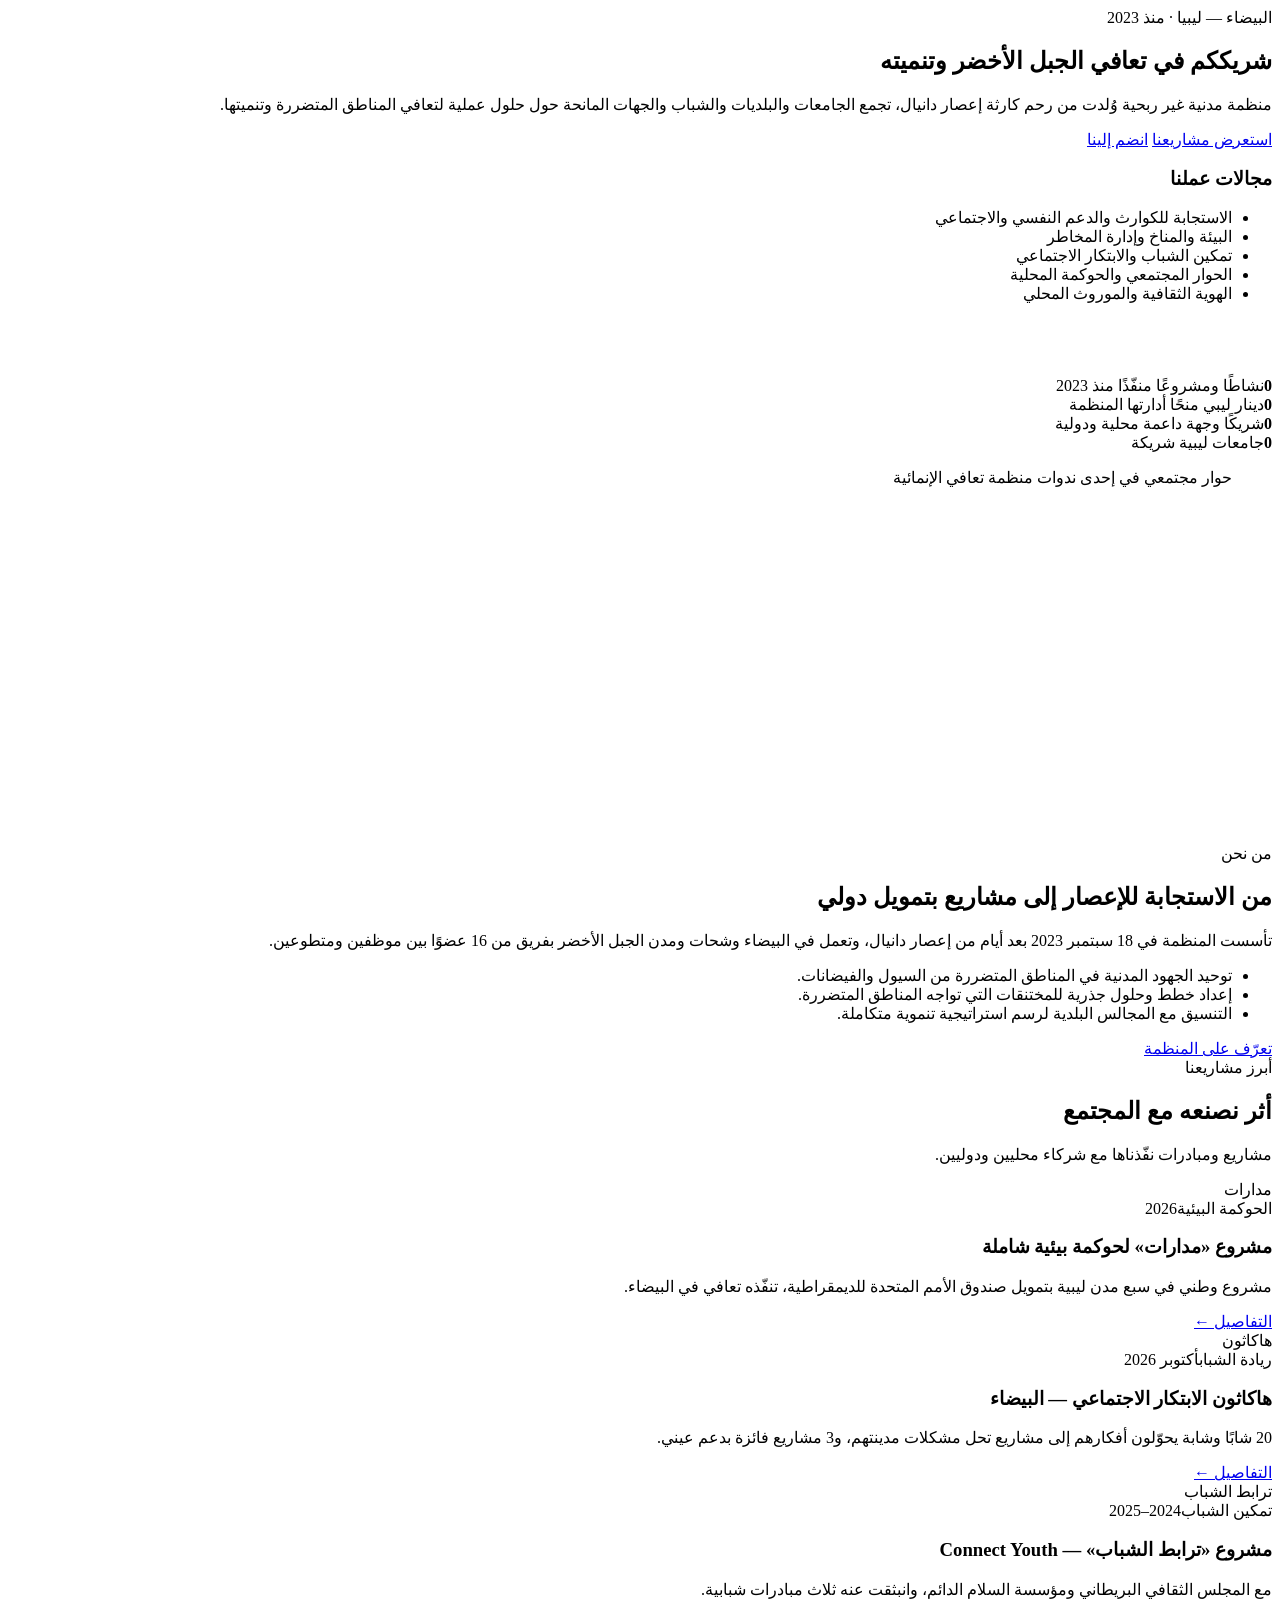
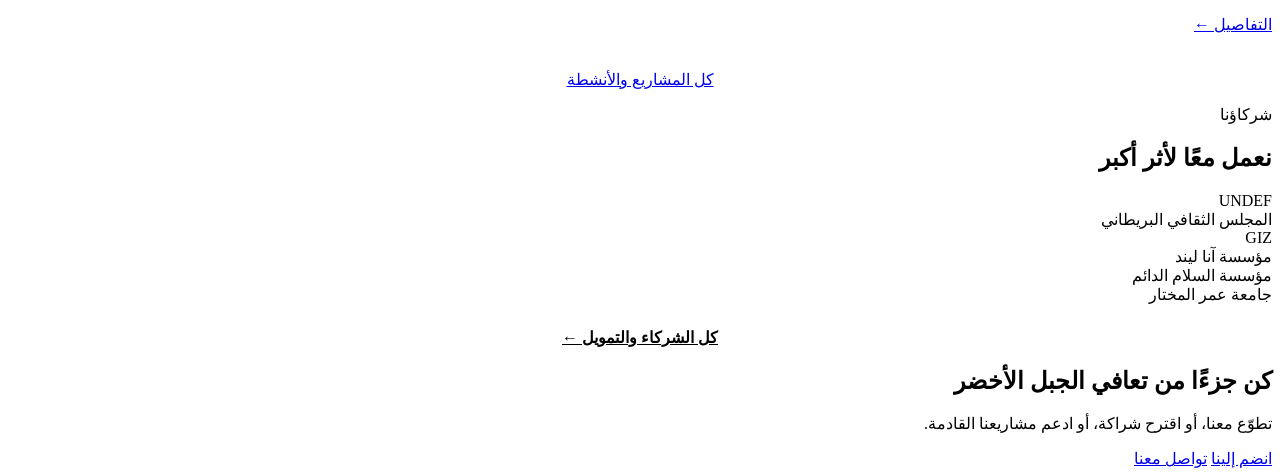
==== index.html @ 51d1bc3b "Add files via upload" ====
<!DOCTYPE html>
<html lang="ar" dir="rtl">
<head>
  <meta charset="UTF-8">
  <meta name="viewport" content="width=device-width, initial-scale=1.0">
  <title>منظمة تعافي الإنمائية | التعافي والتنمية المجتمعية في الجبل الأخضر</title>
  <meta name="description" content="منظمة تعافي الإنمائية: منظمة مدنية غير ربحية في البيضاء، ليبيا، تعمل في التوعية والتنمية وتعافي مناطق الجبل الأخضر منذ إعصار دانيال 2023.">
  <link rel="preconnect" href="https://fonts.googleapis.com">
  <link href="https://fonts.googleapis.com/css2?family=Tajawal:wght@400;500;700;800&display=swap" rel="stylesheet">
  <link rel="stylesheet" href="assets/css/style.css">
</head>
<body>
<div id="site-header"></div>

<main>
  <section class="hero hero--photo">
    <div class="container">
      <div class="reveal">
        <span class="eyebrow">البيضاء — ليبيا · منذ 2023</span>
        <h1>شريككم في <span>تعافي</span> الجبل الأخضر وتنميته</h1>
        <p>منظمة مدنية غير ربحية وُلدت من رحم كارثة إعصار دانيال، تجمع الجامعات والبلديات والشباب والجهات المانحة حول حلول عملية لتعافي المناطق المتضررة وتنميتها.</p>
        <div class="hero__actions">
          <a href="projects.html" class="btn btn--accent">استعرض مشاريعنا</a>
          <a href="contact.html#join" class="btn btn--ghost">انضم إلينا</a>
        </div>
      </div>
      <div class="hero__art reveal">
        <div class="hero__card">
          <h3>مجالات عملنا</h3>
          <ul>
            <li>الاستجابة للكوارث والدعم النفسي والاجتماعي</li>
            <li>البيئة والمناخ وإدارة المخاطر</li>
            <li>تمكين الشباب والابتكار الاجتماعي</li>
            <li>الحوار المجتمعي والحوكمة المحلية</li>
            <li>الهوية الثقافية والموروث المحلي</li>
          </ul>
        </div>
      </div>
    </div>
    <svg class="hero__wave" viewBox="0 0 1440 60" preserveAspectRatio="none" aria-hidden="true"><path d="M0 60V30Q360 0 720 30T1440 30V60z" fill="#fff"/></svg>
  </section>

  <section class="stats">
    <div class="container">
      <div class="stats__grid">
        <div class="stat"><b data-count="15">0</b><span>نشاطًا ومشروعًا منفّذًا منذ 2023</span></div>
        <div class="stat"><b data-count="89000">0</b><span>دينار ليبي منحًا أدارتها المنظمة</span></div>
        <div class="stat"><b data-count="15">0</b><span>شريكًا وجهة داعمة محلية ودولية</span></div>
        <div class="stat"><b data-count="5">0</b><span>جامعات ليبية شريكة</span></div>
      </div>
    </div>
  </section>

  <section class="section">
    <div class="container split">
      <figure class="photo reveal" style="min-height:360px;background-image:url(assets/img/about.jpg)">
        <figcaption>حوار مجتمعي في إحدى ندوات منظمة تعافي الإنمائية</figcaption>
      </figure>
      <div class="reveal">
        <span class="eyebrow">من نحن</span>
        <h2>من الاستجابة للإعصار إلى مشاريع بتمويل دولي</h2>
        <p class="lead">تأسست المنظمة في 18 سبتمبر 2023 بعد أيام من إعصار دانيال، وتعمل في البيضاء وشحات ومدن الجبل الأخضر بفريق من 16 عضوًا بين موظفين ومتطوعين.</p>
        <ul class="checklist">
          <li>توحيد الجهود المدنية في المناطق المتضررة من السيول والفيضانات.</li>
          <li>إعداد خطط وحلول جذرية للمختنقات التي تواجه المناطق المتضررة.</li>
          <li>التنسيق مع المجالس البلدية لرسم استراتيجية تنموية متكاملة.</li>
        </ul>
        <a href="about.html" class="btn btn--outline">تعرّف على المنظمة</a>
      </div>
    </div>
  </section>

  <section class="section section--soft">
    <div class="container">
      <div class="section__head reveal">
        <span class="eyebrow">أبرز مشاريعنا</span>
        <h2>أثر نصنعه مع المجتمع</h2>
        <p class="lead">مشاريع ومبادرات نفّذناها مع شركاء محليين ودوليين.</p>
      </div>
      <div class="grid grid--3">
        <article class="card post reveal">
          <div class="post__thumb t1" style="background-image:url(assets/img/madarat.jpg);background-size:cover">مدارات</div>
          <div class="post__body">
            <div class="post__meta"><span class="tag">الحوكمة البيئية</span><span>2026</span></div>
            <h3>مشروع «مدارات» لحوكمة بيئية شاملة</h3>
            <p>مشروع وطني في سبع مدن ليبية بتمويل صندوق الأمم المتحدة للديمقراطية، تنفّذه تعافي في البيضاء.</p>
            <a href="projects.html#madarat" class="more">التفاصيل ←</a>
          </div>
        </article>
        <article class="card post reveal">
          <div class="post__thumb t2" style="background-image:url(assets/img/hackathon.jpg);background-size:cover">هاكاثون</div>
          <div class="post__body">
            <div class="post__meta"><span class="tag">ريادة الشباب</span><span>أكتوبر 2026</span></div>
            <h3>هاكاثون الابتكار الاجتماعي — البيضاء</h3>
            <p>20 شابًا وشابة يحوّلون أفكارهم إلى مشاريع تحل مشكلات مدينتهم، و3 مشاريع فائزة بدعم عيني.</p>
            <a href="projects.html#hackathon" class="more">التفاصيل ←</a>
          </div>
        </article>
        <article class="card post reveal">
          <div class="post__thumb t3" style="background-image:url(assets/img/connect-youth.jpg);background-size:cover">ترابط الشباب</div>
          <div class="post__body">
            <div class="post__meta"><span class="tag">تمكين الشباب</span><span>2024–2025</span></div>
            <h3>مشروع «ترابط الشباب» — Connect Youth</h3>
            <p>مع المجلس الثقافي البريطاني ومؤسسة السلام الدائم، وانبثقت عنه ثلاث مبادرات شبابية.</p>
            <a href="projects.html#connect-youth" class="more">التفاصيل ←</a>
          </div>
        </article>
      </div>
      <p style="text-align:center;margin-top:36px"><a href="projects.html" class="btn btn--outline">كل المشاريع والأنشطة</a></p>
    </div>
  </section>

  <section class="section">
    <div class="container">
      <div class="section__head reveal">
        <span class="eyebrow">شركاؤنا</span>
        <h2>نعمل معًا لأثر أكبر</h2>
      </div>
      <div class="partners reveal">
        <div class="partner">UNDEF</div>
        <div class="partner">المجلس الثقافي البريطاني</div>
        <div class="partner">GIZ</div>
        <div class="partner">مؤسسة آنا ليند</div>
        <div class="partner">مؤسسة السلام الدائم</div>
        <div class="partner">جامعة عمر المختار</div>
      </div>
      <p style="text-align:center;margin-top:24px"><a href="partners.html" class="more" style="color:var(--green-700);font-weight:700">كل الشركاء والتمويل ←</a></p>
    </div>
  </section>

  <section class="section" style="padding-top:0">
    <div class="container">
      <div class="cta reveal">
        <div>
          <h2>كن جزءًا من تعافي الجبل الأخضر</h2>
          <p>تطوّع معنا، أو اقترح شراكة، أو ادعم مشاريعنا القادمة.</p>
        </div>
        <div class="hero__actions">
          <a href="contact.html#join" class="btn btn--accent">انضم إلينا</a>
          <a href="contact.html" class="btn btn--ghost">تواصل معنا</a>
        </div>
      </div>
    </div>
  </section>
</main>

<div id="site-footer"></div>
<script src="assets/js/layout.js"></script>
<script src="assets/js/main.js"></script>
</body>
</html>
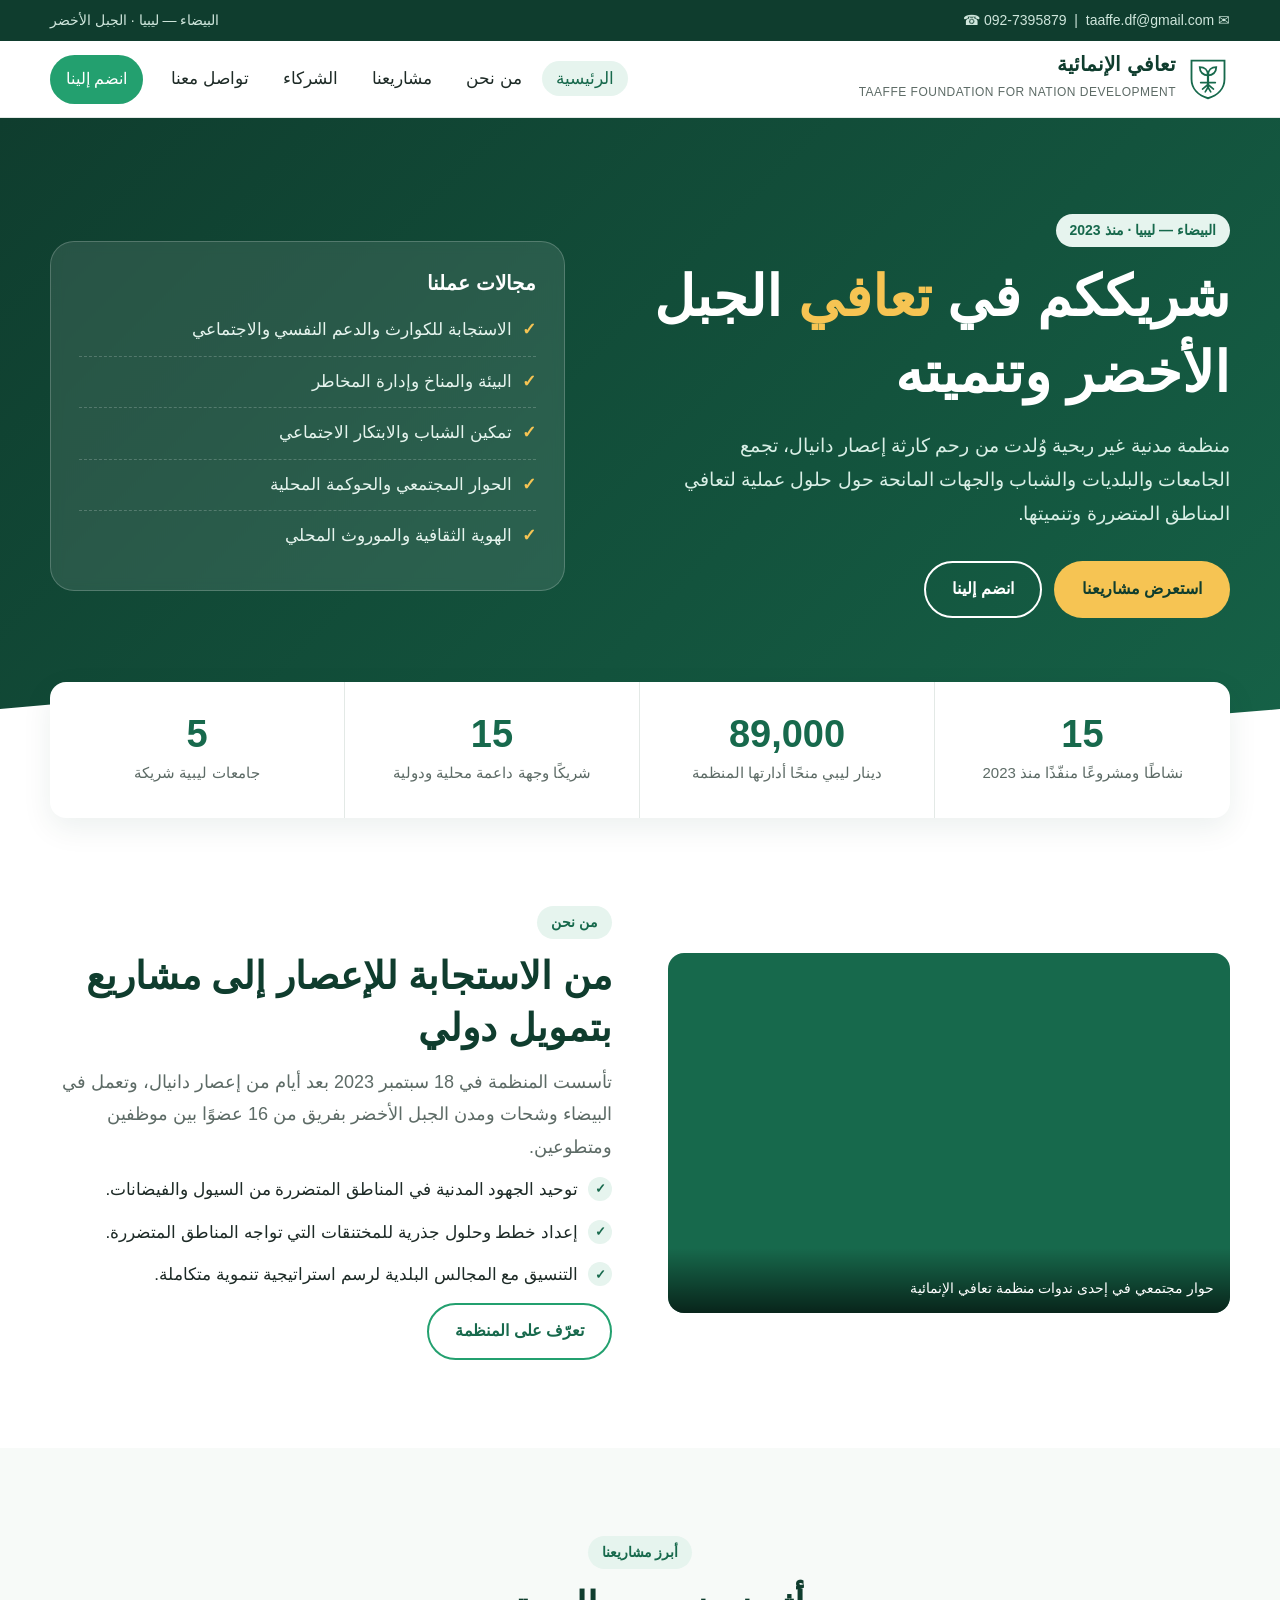
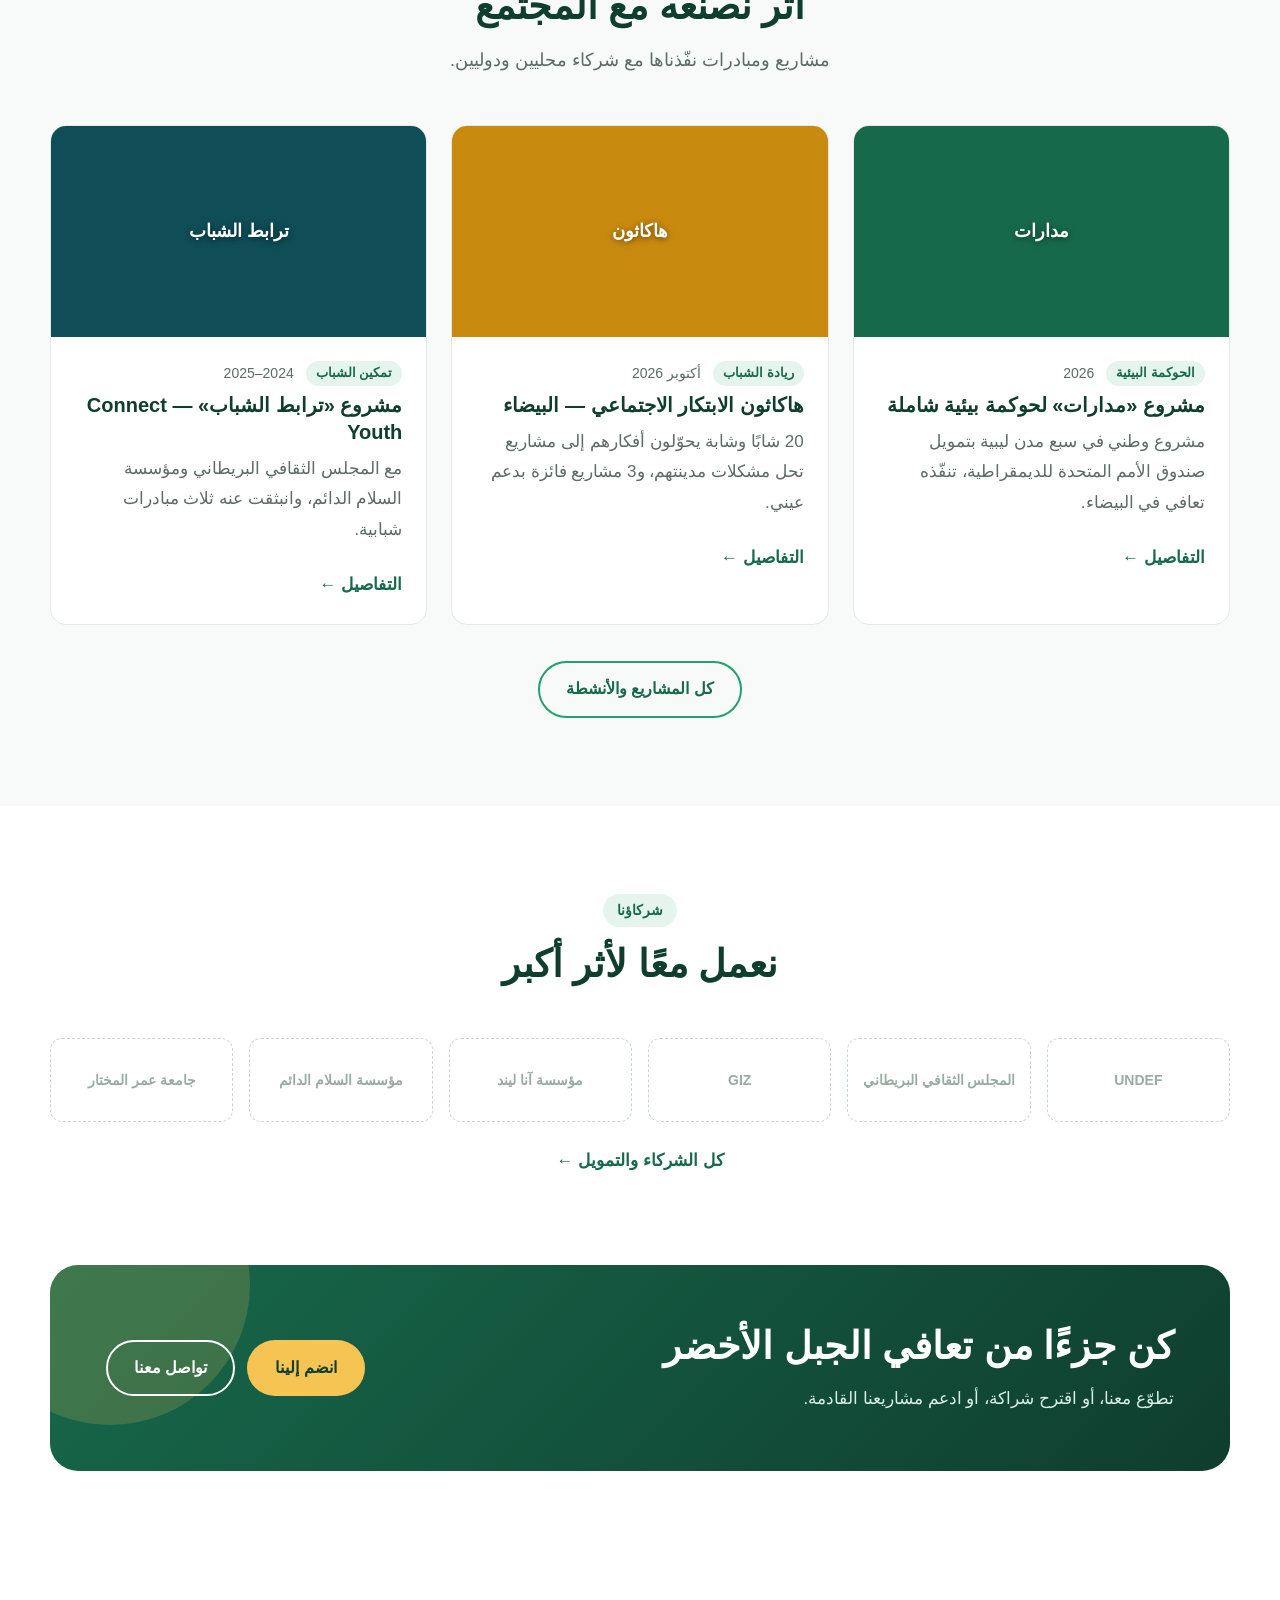
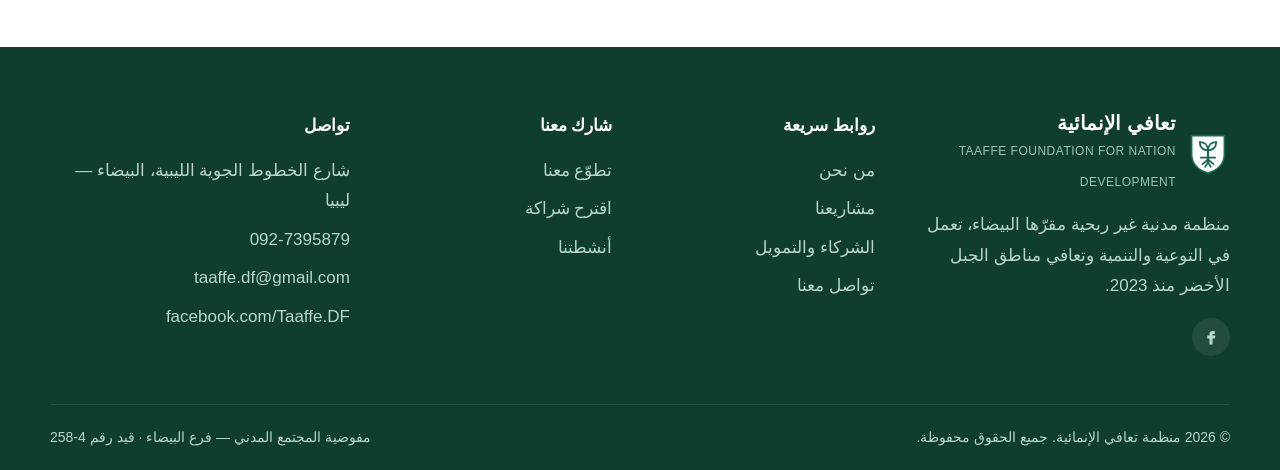
==== commit 0d779076: "Add files via upload" ====
--- a/index.html
+++ b/index.html
@@ -7,7 +7,7 @@
   <meta name="description" content="منظمة تعافي الإنمائية: منظمة مدنية غير ربحية في البيضاء، ليبيا، تعمل في التوعية والتنمية وتعافي مناطق الجبل الأخضر منذ إعصار دانيال 2023.">
   <link rel="preconnect" href="https://fonts.googleapis.com">
   <link href="https://fonts.googleapis.com/css2?family=Tajawal:wght@400;500;700;800&display=swap" rel="stylesheet">
-  <link rel="stylesheet" href="assets/css/style.css">
+  <link rel="stylesheet" href="style.css">
 </head>
 <body>
 <div id="site-header"></div>
@@ -53,7 +53,7 @@
 
   <section class="section">
     <div class="container split">
-      <figure class="photo reveal" style="min-height:360px;background-image:url(assets/img/about.jpg)">
+      <figure class="photo reveal" style="min-height:360px;background-image:url(about.jpg)">
         <figcaption>حوار مجتمعي في إحدى ندوات منظمة تعافي الإنمائية</figcaption>
       </figure>
       <div class="reveal">
@@ -79,7 +79,7 @@
       </div>
       <div class="grid grid--3">
         <article class="card post reveal">
-          <div class="post__thumb t1" style="background-image:url(assets/img/madarat.jpg);background-size:cover">مدارات</div>
+          <div class="post__thumb t1" style="background-image:url(madarat.jpg);background-size:cover">مدارات</div>
           <div class="post__body">
             <div class="post__meta"><span class="tag">الحوكمة البيئية</span><span>2026</span></div>
             <h3>مشروع «مدارات» لحوكمة بيئية شاملة</h3>
@@ -88,7 +88,7 @@
           </div>
         </article>
         <article class="card post reveal">
-          <div class="post__thumb t2" style="background-image:url(assets/img/hackathon.jpg);background-size:cover">هاكاثون</div>
+          <div class="post__thumb t2" style="background-image:url(hackathon.jpg);background-size:cover">هاكاثون</div>
           <div class="post__body">
             <div class="post__meta"><span class="tag">ريادة الشباب</span><span>أكتوبر 2026</span></div>
             <h3>هاكاثون الابتكار الاجتماعي — البيضاء</h3>
@@ -97,7 +97,7 @@
           </div>
         </article>
         <article class="card post reveal">
-          <div class="post__thumb t3" style="background-image:url(assets/img/connect-youth.jpg);background-size:cover">ترابط الشباب</div>
+          <div class="post__thumb t3" style="background-image:url(connect-youth.jpg);background-size:cover">ترابط الشباب</div>
           <div class="post__body">
             <div class="post__meta"><span class="tag">تمكين الشباب</span><span>2024–2025</span></div>
             <h3>مشروع «ترابط الشباب» — Connect Youth</h3>
@@ -145,7 +145,7 @@
 </main>
 
 <div id="site-footer"></div>
-<script src="assets/js/layout.js"></script>
-<script src="assets/js/main.js"></script>
+<script src="layout.js"></script>
+<script src="main.js"></script>
 </body>
 </html>
--- a/style.css
+++ b/style.css
@@ -0,0 +1,356 @@
+/* ===== منظمة تعافي الإنمائية — الأنماط العامة ===== */
+:root {
+  --green-900: #0f3d2e;
+  --green-700: #17694c;
+  --green-500: #23a06f;
+  --green-100: #e6f4ee;
+  --sand: #f6c453;
+  --sand-100: #fdf5e1;
+  --ink: #1d2a26;
+  --muted: #5d6b66;
+  --line: #e3e9e6;
+  --bg: #ffffff;
+  --bg-soft: #f7faf8;
+  --radius: 16px;
+  --shadow: 0 10px 30px rgba(15, 61, 46, .08);
+  --max: 1180px;
+}
+
+* { box-sizing: border-box; margin: 0; padding: 0; }
+html { scroll-behavior: smooth; }
+body {
+  font-family: "Tajawal", "Segoe UI", Tahoma, sans-serif;
+  color: var(--ink);
+  background: var(--bg);
+  line-height: 1.8;
+  font-size: 17px;
+}
+img { max-width: 100%; display: block; }
+a { color: inherit; text-decoration: none; }
+ul { list-style: none; }
+
+.container { width: min(var(--max), 100% - 32px); margin-inline: auto; }
+.section { padding: 88px 0; }
+.section--soft { background: var(--bg-soft); }
+.section__head { text-align: center; max-width: 680px; margin: 0 auto 48px; }
+.eyebrow {
+  display: inline-block; color: var(--green-700); background: var(--green-100);
+  padding: 4px 14px; border-radius: 99px; font-weight: 700; font-size: 14px; margin-bottom: 12px;
+}
+h1, h2, h3 { line-height: 1.35; color: var(--green-900); }
+h2 { font-size: clamp(26px, 3.4vw, 38px); margin-bottom: 12px; }
+h3 { font-size: 20px; margin-bottom: 8px; }
+.lead { color: var(--muted); font-size: 18px; }
+
+/* ===== الأزرار ===== */
+.btn {
+  display: inline-flex; align-items: center; gap: 8px; font-family: inherit;
+  padding: 12px 26px; border-radius: 99px; font-weight: 700; font-size: 16px;
+  border: 2px solid transparent; cursor: pointer; transition: .2s ease;
+}
+.btn--primary { background: var(--green-500); color: #fff; }
+.btn--primary:hover { background: var(--green-700); }
+.btn--accent { background: var(--sand); color: var(--green-900); }
+.btn--accent:hover { filter: brightness(.95); }
+.btn--ghost { border-color: currentColor; color: #fff; }
+.btn--ghost:hover { background: rgba(255,255,255,.12); }
+.btn--outline { border-color: var(--green-500); color: var(--green-700); }
+.btn--outline:hover { background: var(--green-100); }
+
+/* ===== الترويسة ===== */
+.topbar { background: var(--green-900); color: #cfe6dc; font-size: 14px; }
+.topbar .container { display: flex; justify-content: space-between; gap: 16px; padding: 8px 0; flex-wrap: wrap; }
+.topbar a:hover { color: #fff; }
+
+.header {
+  position: sticky; top: 0; z-index: 50; background: rgba(255,255,255,.96);
+  backdrop-filter: blur(8px); border-bottom: 1px solid var(--line);
+}
+.header .container { display: flex; align-items: center; justify-content: space-between; height: 76px; gap: 16px; }
+.brand { display: flex; align-items: center; gap: 10px; }
+.brand svg { width: 44px; height: 44px; flex: none; }
+.brand strong { display: block; font-size: 20px; color: var(--green-900); line-height: 1.2; }
+.brand small { color: var(--muted); font-size: 12px; letter-spacing: .5px; }
+
+.nav ul { display: flex; gap: 6px; align-items: center; }
+.nav a { padding: 8px 14px; border-radius: 99px; font-weight: 500; color: var(--ink); }
+.nav a:hover, .nav a.active { background: var(--green-100); color: var(--green-700); }
+.nav .btn { color: #fff; margin-inline-start: 8px; }
+.nav .btn:hover { background: var(--green-700); color: #fff; }
+
+.menu-toggle { display: none; background: none; border: 0; cursor: pointer; padding: 8px; }
+.menu-toggle span { display: block; width: 26px; height: 3px; background: var(--green-900); margin: 5px 0; border-radius: 3px; transition: .2s; }
+
+/* ===== الواجهة الرئيسية ===== */
+.hero {
+  position: relative; color: #fff; overflow: hidden;
+  background:
+    radial-gradient(circle at 15% 20%, rgba(246,196,83,.25), transparent 40%),
+    linear-gradient(135deg, var(--green-900), var(--green-700) 60%, var(--green-500));
+}
+.hero .container { display: grid; grid-template-columns: 1.2fr 1fr; gap: 48px; align-items: center; padding: 96px 0 120px; }
+.hero h1 { color: #fff; font-size: clamp(32px, 5vw, 56px); margin-bottom: 18px; }
+.hero h1 span { color: var(--sand); }
+.hero p { font-size: 19px; color: #d9efe6; max-width: 560px; margin-bottom: 30px; }
+.hero__actions { display: flex; gap: 12px; flex-wrap: wrap; }
+.hero__art { position: relative; }
+.hero__card {
+  background: rgba(255,255,255,.1); border: 1px solid rgba(255,255,255,.2);
+  border-radius: 24px; padding: 28px; backdrop-filter: blur(6px);
+}
+.hero__card h3 { color: #fff; }
+.hero__card ul li { display: flex; gap: 10px; padding: 10px 0; border-bottom: 1px dashed rgba(255,255,255,.2); color: #e6f4ee; }
+.hero__card ul li:last-child { border: 0; }
+.hero__card ul li::before { content: "✓"; color: var(--sand); font-weight: 900; }
+.hero__wave { position: absolute; bottom: -1px; inset-inline: 0; height: 60px; width: 100%; }
+
+.page-hero {
+  background: linear-gradient(135deg, var(--green-900), var(--green-700));
+  color: #fff; padding: 72px 0; text-align: center;
+}
+.page-hero h1 { color: #fff; font-size: clamp(30px, 4.5vw, 48px); }
+.page-hero p { color: #d9efe6; max-width: 640px; margin: 8px auto 0; }
+.breadcrumb { font-size: 14px; color: #a9d4c3; margin-bottom: 8px; }
+.breadcrumb a:hover { color: #fff; }
+
+/* ===== الإحصائيات ===== */
+.stats { margin-top: -56px; position: relative; z-index: 2; }
+.stats__grid {
+  display: grid; grid-template-columns: repeat(4, 1fr); background: #fff;
+  border-radius: var(--radius); box-shadow: var(--shadow); overflow: hidden;
+}
+.stat { padding: 30px 20px; text-align: center; border-inline-start: 1px solid var(--line); }
+.stat:first-child { border: 0; }
+.stat b { display: block; font-size: 38px; color: var(--green-700); line-height: 1.2; }
+.stat span { color: var(--muted); font-size: 15px; }
+.note { text-align: center; color: var(--muted); font-size: 13px; margin-top: 10px; }
+
+/* ===== البطاقات والشبكات ===== */
+.grid { display: grid; gap: 24px; }
+.grid--2 { grid-template-columns: repeat(2, 1fr); }
+.grid--3 { grid-template-columns: repeat(3, 1fr); }
+.grid--4 { grid-template-columns: repeat(4, 1fr); }
+
+.card {
+  background: #fff; border: 1px solid var(--line); border-radius: var(--radius);
+  padding: 28px; transition: .25s ease;
+}
+.card:hover { transform: translateY(-4px); box-shadow: var(--shadow); border-color: transparent; }
+.card p { color: var(--muted); }
+.icon {
+  width: 56px; height: 56px; border-radius: 14px; display: grid; place-items: center;
+  background: var(--green-100); color: var(--green-700); margin-bottom: 18px;
+}
+.icon svg { width: 28px; height: 28px; }
+.card--sand .icon { background: var(--sand-100); color: #b07d0b; }
+.card a.more { display: inline-block; margin-top: 12px; color: var(--green-700); font-weight: 700; }
+.card a.more:hover { text-decoration: underline; }
+
+/* ===== من نحن (مختصر) ===== */
+.split { display: grid; grid-template-columns: 1fr 1fr; gap: 56px; align-items: center; }
+.visual {
+  aspect-ratio: 4/3; border-radius: 24px; position: relative; overflow: hidden;
+  background:
+    radial-gradient(circle at 70% 30%, var(--sand) 0 18%, transparent 19%),
+    linear-gradient(160deg, var(--green-500), var(--green-900));
+  display: grid; place-items: center; color: rgba(255,255,255,.9);
+}
+.visual svg { width: 45%; height: auto; }
+.visual__badge {
+  position: absolute; bottom: 20px; inset-inline-start: 20px; background: #fff; color: var(--green-900);
+  padding: 12px 18px; border-radius: 14px; font-weight: 700; box-shadow: var(--shadow); font-size: 15px;
+}
+.checklist li { position: relative; padding-inline-start: 34px; margin: 12px 0; }
+.checklist li::before {
+  content: "✓"; position: absolute; inset-inline-start: 0; top: 2px; width: 24px; height: 24px;
+  border-radius: 50%; background: var(--green-100); color: var(--green-700);
+  display: grid; place-items: center; font-size: 13px; font-weight: 900;
+}
+
+/* ===== القيم والخط الزمني ===== */
+.value { text-align: center; }
+.value .icon { margin-inline: auto; }
+.timeline { position: relative; max-width: 760px; margin: 0 auto; }
+.timeline::before { content: ""; position: absolute; inset-block: 0; inset-inline-start: 11px; width: 2px; background: var(--line); }
+.timeline__item { position: relative; padding-inline-start: 44px; margin-bottom: 32px; }
+.timeline__item::before {
+  content: ""; position: absolute; inset-inline-start: 4px; top: 8px; width: 16px; height: 16px;
+  border-radius: 50%; background: var(--green-500); box-shadow: 0 0 0 5px var(--green-100);
+}
+.timeline__item b { color: var(--green-700); }
+
+/* ===== الأخبار ===== */
+.post { padding: 0; overflow: hidden; display: flex; flex-direction: column; }
+.post__thumb { aspect-ratio: 16/9; display: grid; place-items: center; color: #fff; font-weight: 700; font-size: 18px; }
+.post__thumb { background-position: center; text-shadow: 0 1px 6px rgba(0,0,0,.5); }
+.post__thumb.t1 { background-color: var(--green-700); }
+.post__thumb.t2 { background-color: #c98a10; }
+.post__thumb.t3 { background-color: #0f4d57; }
+.post__body { padding: 24px; flex: 1; display: flex; flex-direction: column; }
+.post__meta { font-size: 14px; color: var(--muted); margin-bottom: 6px; display: flex; gap: 12px; }
+.tag { background: var(--green-100); color: var(--green-700); padding: 0 10px; border-radius: 99px; font-size: 13px; font-weight: 700; }
+.post__body .more { margin-top: auto; padding-top: 12px; }
+
+.filters { display: flex; gap: 8px; justify-content: center; flex-wrap: wrap; margin-bottom: 36px; }
+.filters button {
+  font-family: inherit; font-size: 15px; padding: 8px 18px; border-radius: 99px; cursor: pointer;
+  border: 1px solid var(--line); background: #fff; color: var(--ink);
+}
+.filters button.active, .filters button:hover { background: var(--green-500); color: #fff; border-color: var(--green-500); }
+
+/* ===== الشركاء ===== */
+.partners { display: grid; grid-template-columns: repeat(6, 1fr); gap: 16px; }
+.partner {
+  height: 84px; border: 1px dashed #c9d6d0; border-radius: 12px; display: grid; place-items: center;
+  color: #9aaba4; font-weight: 700; font-size: 14px; background: #fff;
+}
+
+/* ===== دعوة للعمل ===== */
+.cta {
+  background: linear-gradient(135deg, var(--green-700), var(--green-900)); color: #fff;
+  border-radius: 28px; padding: 56px; display: flex; align-items: center; justify-content: space-between; gap: 32px;
+  position: relative; overflow: hidden;
+}
+.cta::after { content: ""; position: absolute; width: 280px; height: 280px; border-radius: 50%; background: rgba(246,196,83,.18); inset-inline-end: -80px; top: -120px; }
+.cta h2 { color: #fff; }
+.cta p { color: #d9efe6; }
+.cta > * { position: relative; z-index: 1; }
+
+/* ===== التبرع ===== */
+.donate { display: grid; grid-template-columns: 1.1fr 1fr; gap: 32px; align-items: start; }
+.amounts { display: grid; grid-template-columns: repeat(3, 1fr); gap: 12px; margin: 18px 0; }
+.amounts button {
+  font-family: inherit; font-size: 18px; font-weight: 700; padding: 14px; border-radius: 12px; cursor: pointer;
+  border: 2px solid var(--line); background: #fff; color: var(--green-900);
+}
+.amounts button.active { border-color: var(--green-500); background: var(--green-100); }
+.impact { background: var(--sand-100); border-radius: 12px; padding: 14px 18px; color: #7a5a0c; font-weight: 500; }
+
+/* ===== النماذج ===== */
+.form { display: grid; gap: 16px; }
+.form .row { display: grid; grid-template-columns: 1fr 1fr; gap: 16px; }
+.form label { font-weight: 700; font-size: 15px; display: block; margin-bottom: 6px; }
+.form input, .form select, .form textarea {
+  width: 100%; font-family: inherit; font-size: 16px; padding: 12px 14px; border-radius: 12px;
+  border: 1px solid #cfdad5; background: #fff; color: var(--ink);
+}
+.form input:focus, .form select:focus, .form textarea:focus { outline: 3px solid var(--green-100); border-color: var(--green-500); }
+.form textarea { min-height: 140px; resize: vertical; }
+.form-msg { display: none; padding: 14px; border-radius: 12px; background: var(--green-100); color: var(--green-700); font-weight: 700; }
+.form-msg.show { display: block; }
+
+.contact-info li { display: flex; gap: 14px; align-items: flex-start; padding: 16px 0; border-bottom: 1px solid var(--line); }
+.contact-info li:last-child { border: 0; }
+.contact-info .icon { margin: 0; width: 46px; height: 46px; flex: none; }
+.contact-info .icon svg { width: 22px; height: 22px; }
+
+.map {
+  border-radius: var(--radius); min-height: 260px; display: grid; place-items: center; color: var(--muted);
+  background: repeating-linear-gradient(45deg, var(--bg-soft) 0 14px, #eef3f0 14px 28px); border: 1px solid var(--line);
+}
+
+/* ===== الأسئلة الشائعة ===== */
+.faq details { border: 1px solid var(--line); border-radius: 12px; padding: 16px 20px; margin-bottom: 12px; background: #fff; }
+.faq summary { cursor: pointer; font-weight: 700; color: var(--green-900); list-style: none; display: flex; justify-content: space-between; }
+.faq summary::after { content: "+"; font-size: 22px; color: var(--green-500); line-height: 1; }
+.faq details[open] summary::after { content: "−"; }
+.faq details p { color: var(--muted); margin-top: 10px; }
+
+/* ===== التذييل ===== */
+.footer { background: var(--green-900); color: #b9d6ca; padding: 64px 0 0; margin-top: 88px; }
+.footer__grid { display: grid; grid-template-columns: 1.4fr 1fr 1fr 1.3fr; gap: 32px; }
+.footer h4 { color: #fff; margin-bottom: 14px; font-size: 17px; }
+.footer li { margin: 8px 0; }
+.footer a:hover { color: #fff; }
+.footer .brand strong { color: #fff; }
+.footer .brand small { color: #9cc4b4; }
+.newsletter { display: flex; gap: 8px; margin-top: 10px; }
+.newsletter input { flex: 1; min-width: 0; padding: 10px 14px; border-radius: 99px; border: 0; font-family: inherit; font-size: 15px; }
+.socials { display: flex; gap: 10px; margin-top: 16px; }
+.socials a { width: 38px; height: 38px; border-radius: 50%; display: grid; place-items: center; background: rgba(255,255,255,.08); }
+.socials a:hover { background: var(--green-500); }
+.socials svg { width: 18px; height: 18px; fill: currentColor; }
+.footer__bottom { border-top: 1px solid rgba(255,255,255,.1); margin-top: 48px; padding: 20px 0; font-size: 14px; display: flex; justify-content: space-between; flex-wrap: wrap; gap: 8px; }
+
+.to-top {
+  position: fixed; bottom: 24px; inset-inline-end: 24px; width: 46px; height: 46px; border-radius: 50%;
+  background: var(--green-500); color: #fff; border: 0; cursor: pointer; font-size: 20px;
+  box-shadow: var(--shadow); opacity: 0; pointer-events: none; transition: .25s; z-index: 40;
+}
+.to-top.show { opacity: 1; pointer-events: auto; }
+
+/* ===== الصور: تظهر الصورة إن وُجدت بجانب ملفات الموقع وإلا يظهر تدرّج لوني ===== */
+.photo {
+  border-radius: var(--radius); min-height: 220px; position: relative; overflow: hidden;
+  background-size: cover; background-position: center; background-color: var(--green-700);
+}
+.photo figcaption {
+  position: absolute; bottom: 0; inset-inline: 0; padding: 28px 16px 12px; color: #fff; font-size: 14px;
+  background: linear-gradient(transparent, rgba(0,0,0,.65));
+}
+.hero--photo {
+  background:
+    linear-gradient(135deg, rgba(15,61,46,.94), rgba(23,105,76,.82)),
+    url(hero.jpg) center/cover, var(--green-900);
+}
+.facts { border-top: 3px solid var(--green-700); }
+.facts div { display: grid; grid-template-columns: 120px 1fr; gap: 12px; padding: 12px 0; border-bottom: 1px solid var(--line); }
+.facts dt { color: var(--muted); }
+.facts dd { font-weight: 700; }
+.meta-row { display: flex; flex-wrap: wrap; gap: 8px 24px; margin: 12px 0 16px; font-size: 15px; color: var(--muted); }
+.meta-row b { color: var(--ink); }
+.project { padding: 40px 0; border-bottom: 1px solid var(--line); }
+.project:last-child { border: 0; }
+.project .split { align-items: start; gap: 40px; }
+.mini-stats { display: flex; flex-wrap: wrap; gap: 24px; margin-top: 16px; }
+.mini-stats b { display: block; font-size: 28px; color: var(--green-700); line-height: 1.2; }
+.mini-stats span { font-size: 14px; color: var(--muted); }
+table.data { width: 100%; border-collapse: collapse; margin-top: 16px; font-size: 15px; }
+table.data th { background: var(--green-700); color: #fff; padding: 10px; text-align: start; }
+table.data td { padding: 10px; border-bottom: 1px solid var(--line); }
+.bar { display: grid; grid-template-columns: 1fr 2fr 90px; gap: 16px; align-items: center; padding: 14px 0; border-bottom: 1px solid var(--line); }
+.bar__track { height: 14px; background: #ece6d8; border-radius: 99px; overflow: hidden; }
+.bar__fill { height: 100%; background: var(--green-700); border-radius: 99px; }
+.bar b { text-align: end; color: var(--green-900); }
+.bar small { display: block; color: var(--muted); }
+.partner-group h3 { color: #a5780f; font-size: 17px; border-top: 3px solid var(--green-700); padding-top: 12px; }
+.partner-group li { padding: 6px 0; border-bottom: 1px dashed var(--line); }
+@media (max-width: 600px) { .bar { grid-template-columns: 1fr; gap: 6px; } .bar b { text-align: start; } }
+
+/* ===== ظهور تدريجي ===== */
+.reveal { opacity: 0; transform: translateY(24px); transition: .7s ease; }
+.reveal.in { opacity: 1; transform: none; }
+@media (prefers-reduced-motion: reduce) { .reveal { opacity: 1; transform: none; transition: none; } }
+
+/* ===== الاستجابة ===== */
+@media (max-width: 1024px) {
+  .grid--4, .partners { grid-template-columns: repeat(3, 1fr); }
+  .footer__grid { grid-template-columns: 1fr 1fr; }
+}
+@media (max-width: 900px) {
+  .menu-toggle { display: block; }
+  .nav {
+    position: absolute; top: 76px; inset-inline: 0; background: #fff; border-bottom: 1px solid var(--line);
+    max-height: 0; overflow: hidden; transition: max-height .3s ease;
+  }
+  .nav.open { max-height: 480px; box-shadow: var(--shadow); }
+  .nav ul { flex-direction: column; align-items: stretch; padding: 12px 16px 20px; }
+  .nav a { display: block; }
+  .nav .btn { margin: 8px 0 0; justify-content: center; }
+  .hero .container, .split, .donate { grid-template-columns: 1fr; }
+  .hero .container { padding: 64px 0 100px; }
+  .grid--3 { grid-template-columns: repeat(2, 1fr); }
+  .stats__grid { grid-template-columns: repeat(2, 1fr); }
+  .stat:nth-child(3) { border-inline-start: 0; }
+  .stat:nth-child(n+3) { border-top: 1px solid var(--line); }
+  .cta { flex-direction: column; text-align: center; padding: 40px 24px; }
+}
+@media (max-width: 600px) {
+  body { font-size: 16px; }
+  .section { padding: 64px 0; }
+  .grid--2, .grid--3, .grid--4, .form .row { grid-template-columns: 1fr; }
+  .partners { grid-template-columns: repeat(2, 1fr); }
+  .footer__grid { grid-template-columns: 1fr; }
+  .topbar .hide-sm { display: none; }
+  .brand small { display: none; }
+}
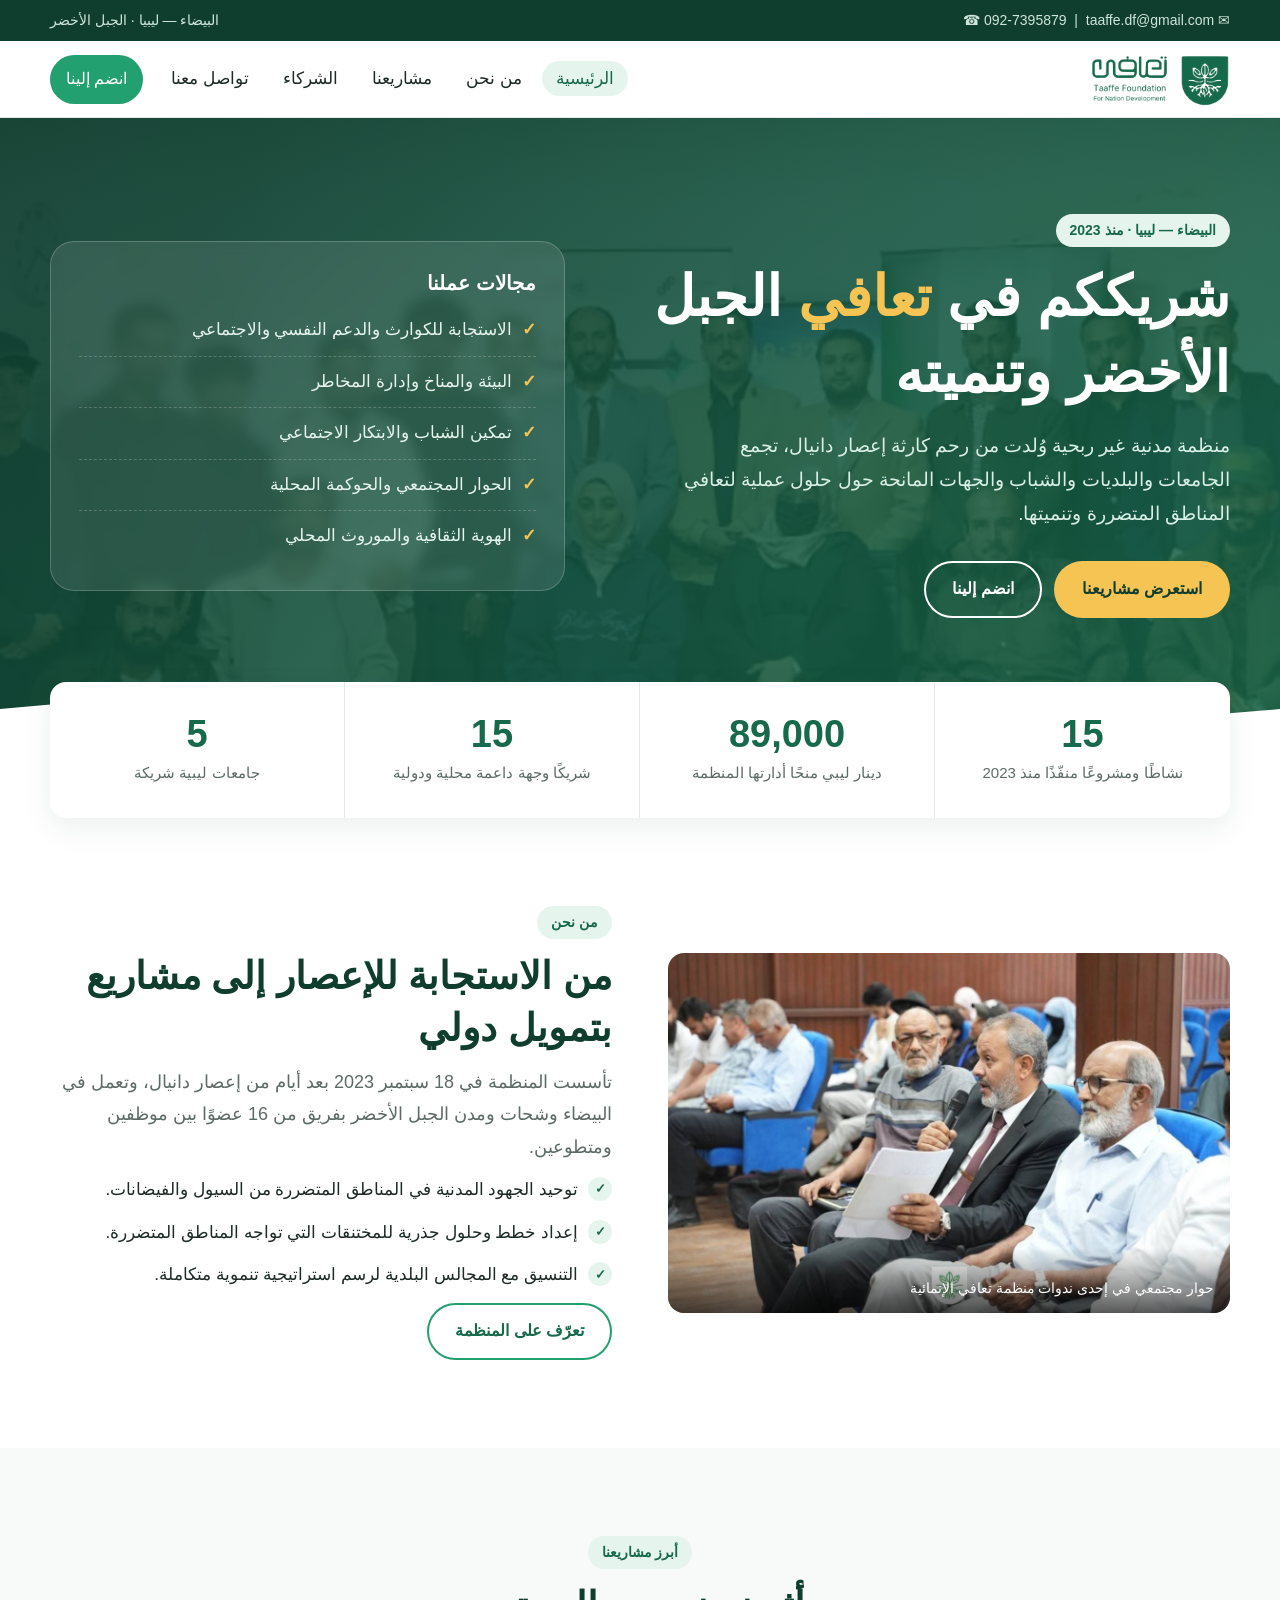
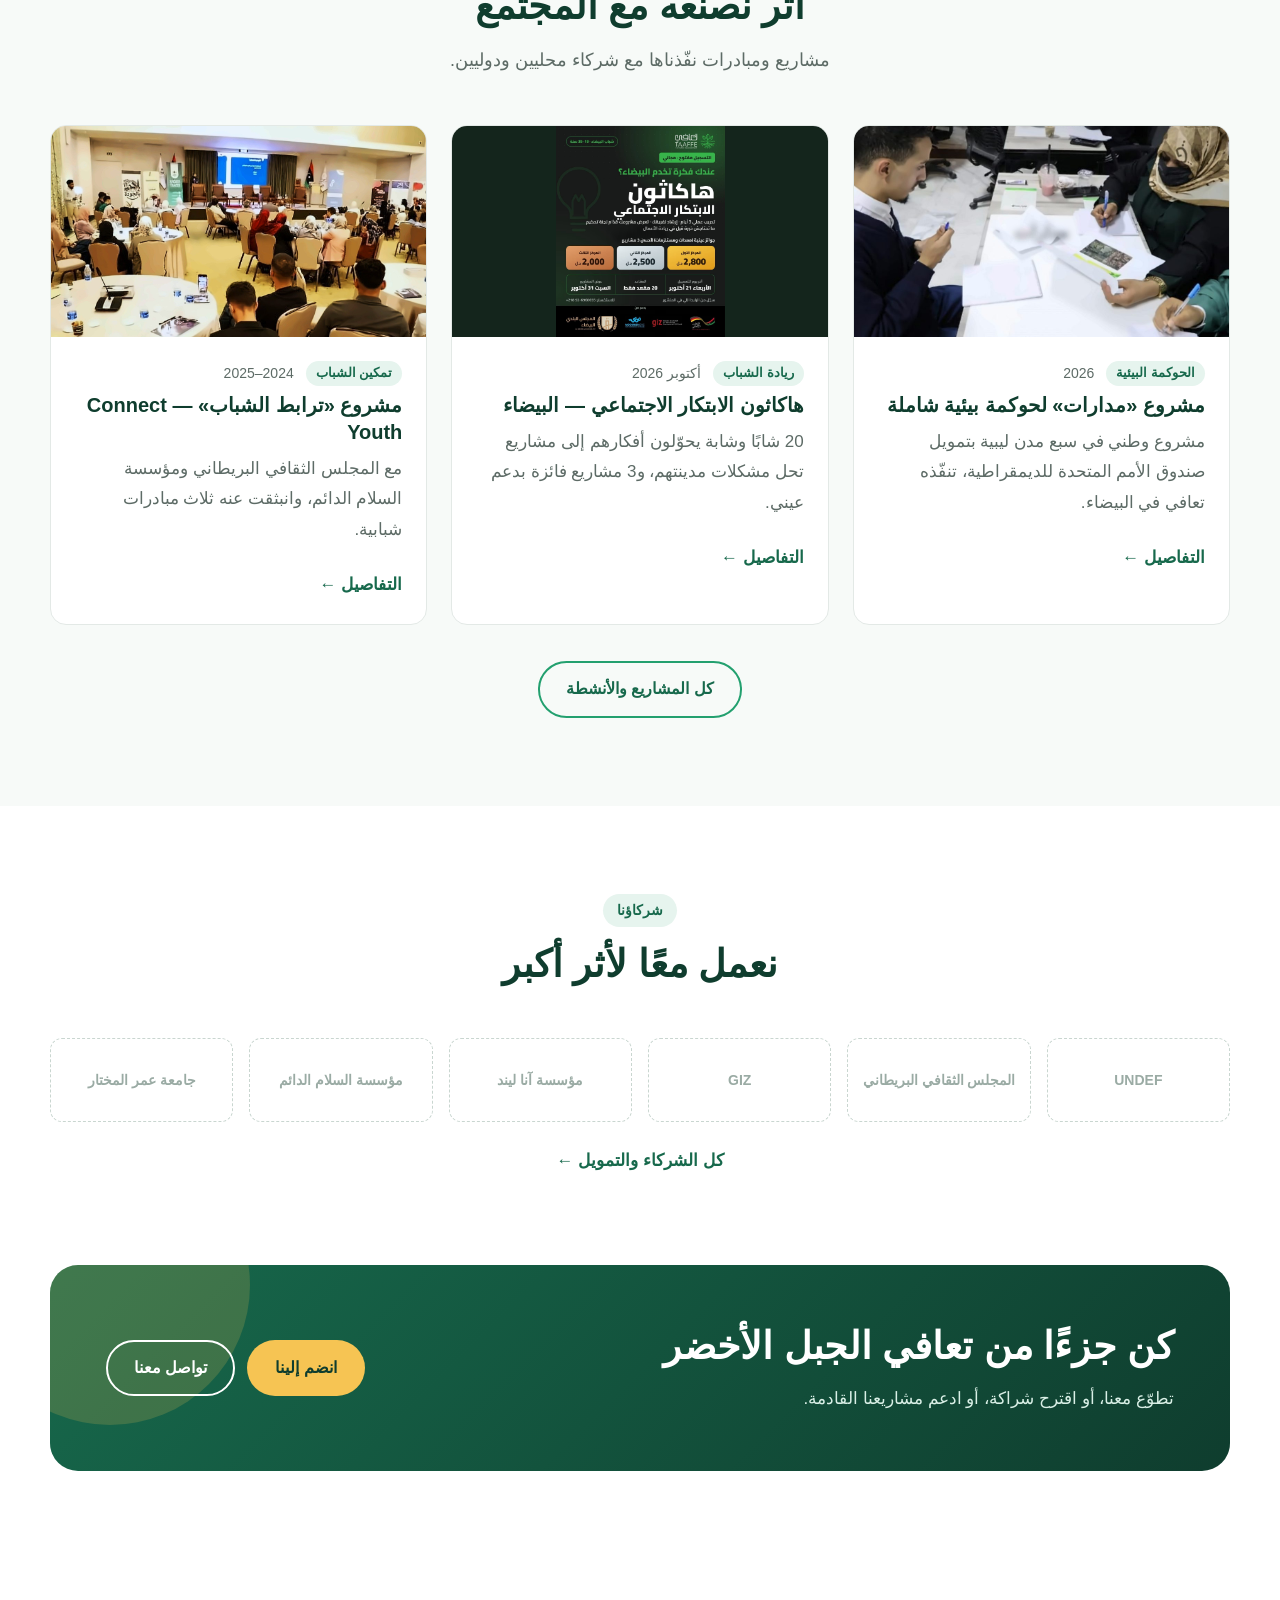
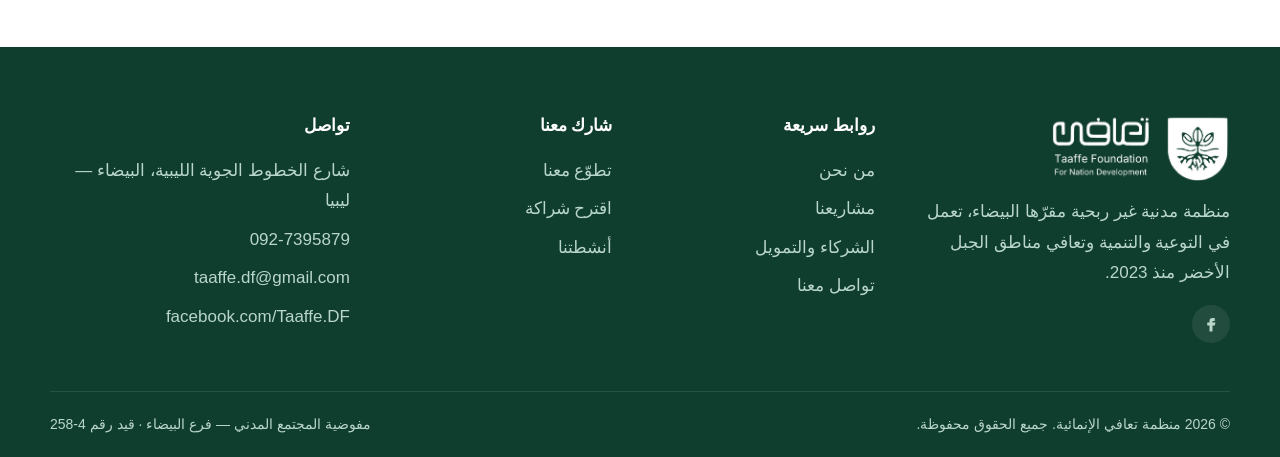
==== commit 0dbdd991: "Add files via upload" ====
--- a/index.html
+++ b/index.html
@@ -8,6 +8,7 @@
   <link rel="preconnect" href="https://fonts.googleapis.com">
   <link href="https://fonts.googleapis.com/css2?family=Tajawal:wght@400;500;700;800&display=swap" rel="stylesheet">
   <link rel="stylesheet" href="style.css">
+  <link rel="icon" type="image/png" href="favicon.png">
 </head>
 <body>
 <div id="site-header"></div>
@@ -79,7 +80,7 @@
       </div>
       <div class="grid grid--3">
         <article class="card post reveal">
-          <div class="post__thumb t1" style="background-image:url(madarat.jpg);background-size:cover">مدارات</div>
+          <div class="post__thumb t1" style="background-image:url(madarat.jpg);background-size:cover;color:transparent">مدارات</div>
           <div class="post__body">
             <div class="post__meta"><span class="tag">الحوكمة البيئية</span><span>2026</span></div>
             <h3>مشروع «مدارات» لحوكمة بيئية شاملة</h3>
@@ -88,7 +89,7 @@
           </div>
         </article>
         <article class="card post reveal">
-          <div class="post__thumb t2" style="background-image:url(hackathon.jpg);background-size:cover">هاكاثون</div>
+          <div class="post__thumb t2" style="background:#14251c url(hackathon.jpg) center/contain no-repeat;color:transparent">هاكاثون</div>
           <div class="post__body">
             <div class="post__meta"><span class="tag">ريادة الشباب</span><span>أكتوبر 2026</span></div>
             <h3>هاكاثون الابتكار الاجتماعي — البيضاء</h3>
@@ -97,7 +98,7 @@
           </div>
         </article>
         <article class="card post reveal">
-          <div class="post__thumb t3" style="background-image:url(connect-youth.jpg);background-size:cover">ترابط الشباب</div>
+          <div class="post__thumb t3" style="background-image:url(connect-youth.jpg);background-size:cover;color:transparent">ترابط الشباب</div>
           <div class="post__body">
             <div class="post__meta"><span class="tag">تمكين الشباب</span><span>2024–2025</span></div>
             <h3>مشروع «ترابط الشباب» — Connect Youth</h3>
--- a/style.css
+++ b/style.css
@@ -68,9 +68,8 @@
 }
 .header .container { display: flex; align-items: center; justify-content: space-between; height: 76px; gap: 16px; }
 .brand { display: flex; align-items: center; gap: 10px; }
-.brand svg { width: 44px; height: 44px; flex: none; }
-.brand strong { display: block; font-size: 20px; color: var(--green-900); line-height: 1.2; }
-.brand small { color: var(--muted); font-size: 12px; letter-spacing: .5px; }
+.brand img { height: 56px; width: auto; display: block; }
+.footer .brand img { height: 72px; }
 
 .nav ul { display: flex; gap: 6px; align-items: center; }
 .nav a { padding: 8px 14px; border-radius: 99px; font-weight: 500; color: var(--ink); }
